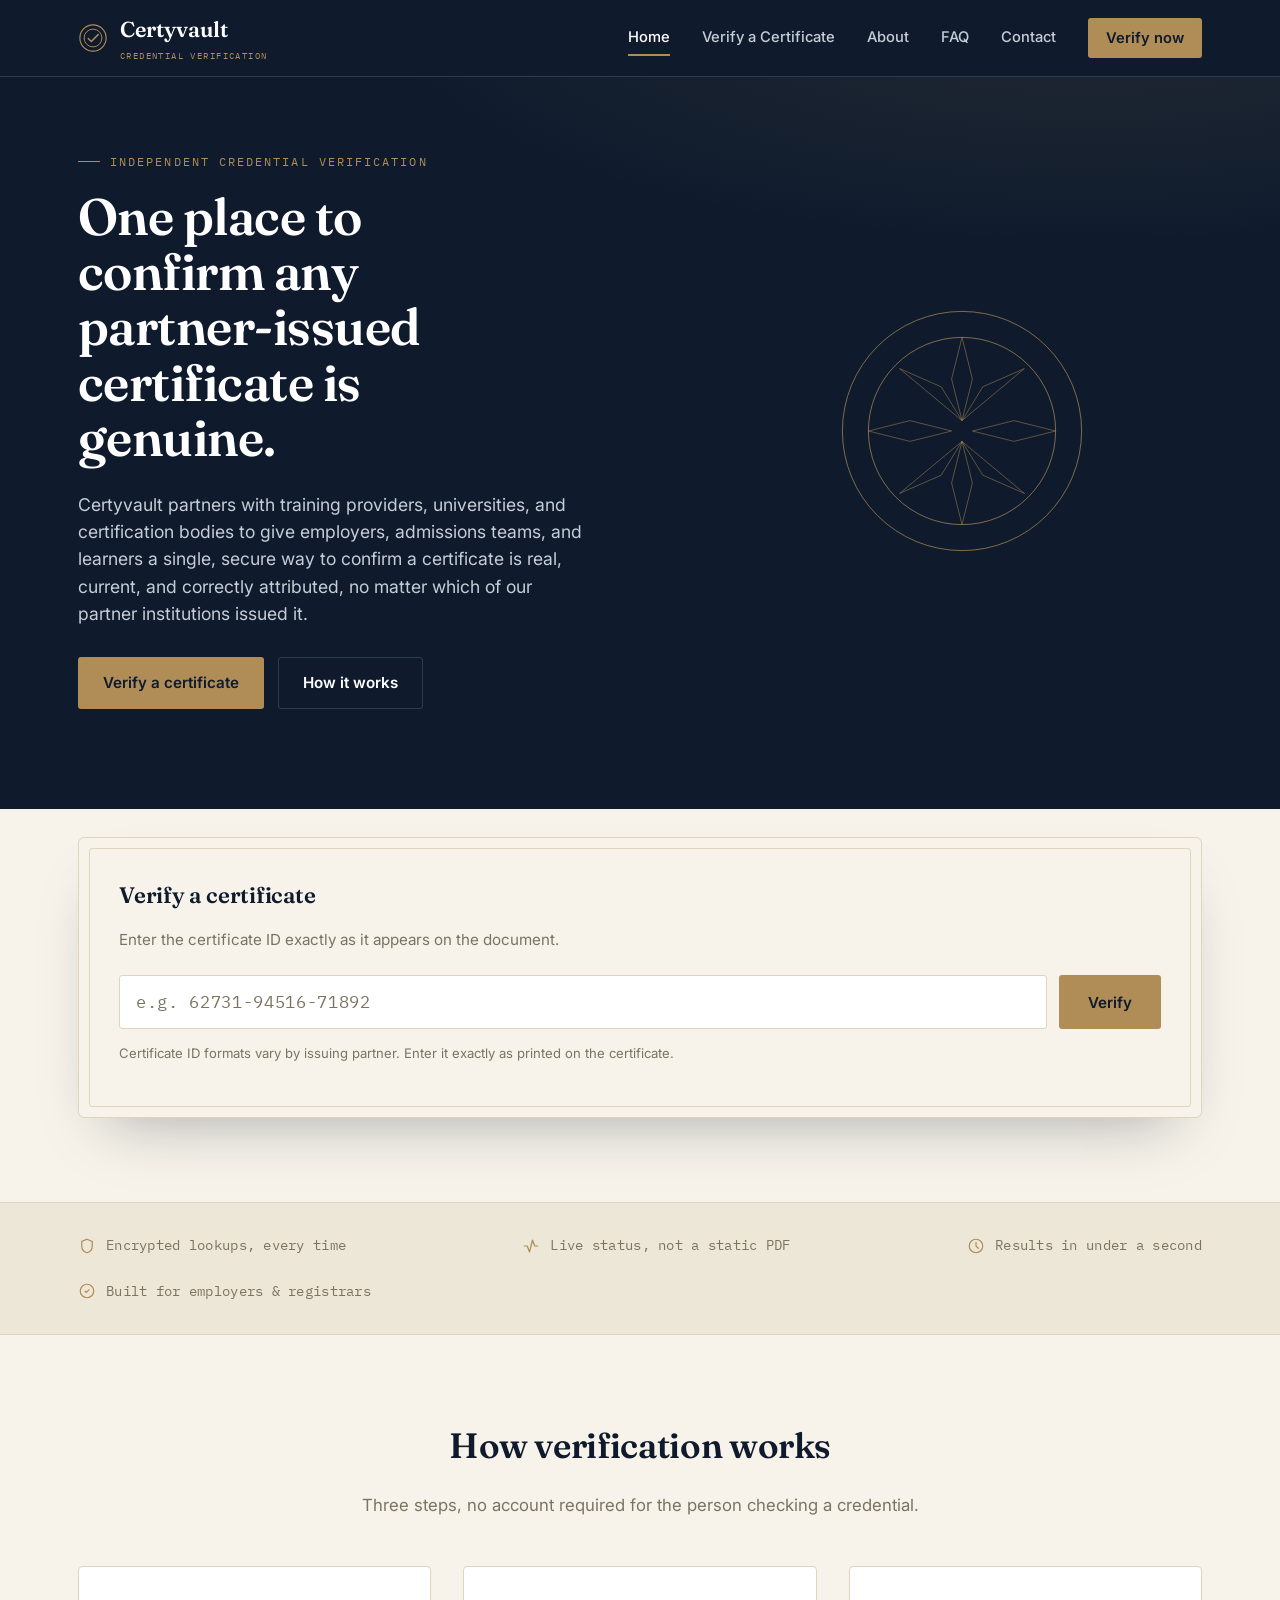
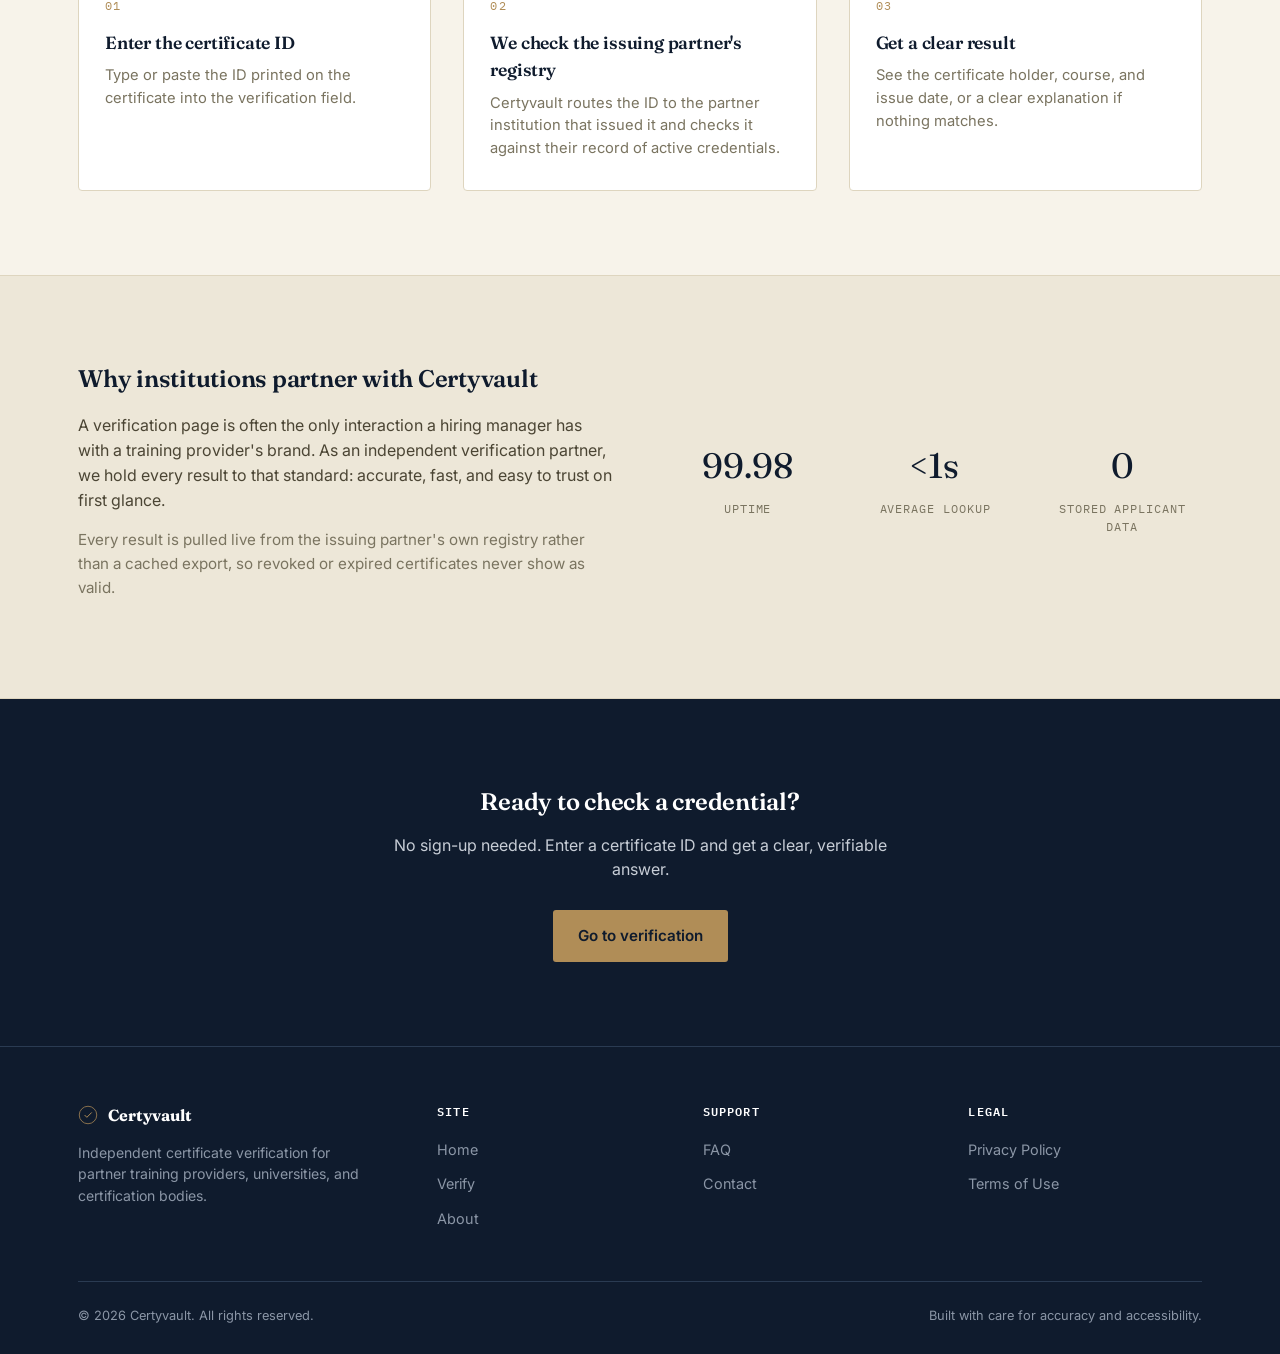
==== index.html @ d5beb7ac "Add files via upload" ====
<!DOCTYPE html>
<html lang="en">
<head>
<meta charset="UTF-8">
<meta name="viewport" content="width=device-width, initial-scale=1.0">
<title>Certyvault | Instant Credential Verification</title>
<meta name="description" content="Verify the authenticity of a certificate in seconds. Certyvault gives employers, institutions, and learners a fast, secure way to confirm credentials.">
<link rel="icon" href="favicon.ico" sizes="any">
<link rel="apple-touch-icon" href="assets/apple-touch-icon.png">
<link rel="stylesheet" href="assets/styles.css">
</head>
<body>
<a href="#main" class="skip-link">Skip to content</a>

<header class="site-header">
  <div class="wrap">
    <a href="index.html" class="brand">
      <svg class="mark" viewBox="0 0 32 32" fill="none" xmlns="http://www.w3.org/2000/svg">
        <circle cx="16" cy="16" r="14" stroke="#B08D57" stroke-width="1.2"/>
        <circle cx="16" cy="16" r="9.5" stroke="#B08D57" stroke-width="1"/>
        <path d="M11 16.5l3.2 3.2L21.5 12.4" stroke="#B08D57" stroke-width="1.6" stroke-linecap="round" stroke-linejoin="round"/>
      </svg>
      <span>Certyvault<small>Credential Verification</small></span>
    </a>
    <button class="nav-toggle" aria-label="Toggle navigation" aria-expanded="false">
      <svg width="20" height="20" viewBox="0 0 24 24" fill="none"><path d="M3 6h18M3 12h18M3 18h18" stroke="currentColor" stroke-width="2" stroke-linecap="round"/></svg>
    </button>
    <nav class="main-nav">
      <a href="index.html" aria-current="page">Home</a>
      <a href="verify.html">Verify a Certificate</a>
      <a href="about.html">About</a>
      <a href="faq.html">FAQ</a>
      <a href="contact.html">Contact</a>
      <a href="verify.html" class="nav-cta">Verify now</a>
    </nav>
  </div>
</header>

<main id="main">

  <section class="hero">
    <div class="wrap">
      <div>
        <div class="eyebrow">Independent Credential Verification</div>
        <h1>One place to confirm any partner-issued certificate is genuine.</h1>
        <p class="lede">Certyvault partners with training providers, universities, and certification bodies to give employers, admissions teams, and learners a single, secure way to confirm a certificate is real, current, and correctly attributed, no matter which of our partner institutions issued it.</p>
        <div class="hero-actions">
          <a href="verify.html" class="btn btn-primary">Verify a certificate</a>
          <a href="about.html" class="btn btn-ghost">How it works</a>
        </div>
      </div>
      <div class="hero-seal">
        <div class="seal-wrap" aria-hidden="true">
          <svg class="seal-svg" viewBox="0 0 200 200">
            <circle class="seal-ring-outer seal-draw" cx="100" cy="100" r="92"/>
            <circle class="seal-ring-inner seal-draw" cx="100" cy="100" r="72" style="animation-delay:.15s"/>
            <g class="seal-rosette">
              <path class="seal-draw" style="animation-delay:.3s" d="M100 28 L108 60 L100 92 L92 60 Z"/>
              <path class="seal-draw" style="animation-delay:.35s" d="M172 100 L140 108 L108 100 L140 92 Z"/>
              <path class="seal-draw" style="animation-delay:.4s" d="M100 172 L92 140 L100 108 L108 140 Z"/>
              <path class="seal-draw" style="animation-delay:.45s" d="M28 100 L60 92 L92 100 L60 108 Z"/>
              <path class="seal-draw" style="animation-delay:.5s" d="M148 52 L124 72 L100 92 L116 66 Z"/>
              <path class="seal-draw" style="animation-delay:.55s" d="M148 148 L124 128 L100 108 L116 134 Z"/>
              <path class="seal-draw" style="animation-delay:.6s" d="M52 148 L76 128 L100 108 L84 134 Z"/>
              <path class="seal-draw" style="animation-delay:.65s" d="M52 52 L76 72 L100 92 L84 66 Z"/>
            </g>
            <path class="seal-check" fill="none" stroke="#1F6E52" stroke-width="6" stroke-linecap="round" stroke-linejoin="round" d="M72 102 L92 122 L132 78"/>
          </svg>
        </div>
      </div>
    </div>
  </section>

  <section class="verify-section">
    <div class="wrap">
      <div class="verify-card">
        <h2>Verify a certificate</h2>
        <p class="sub">Enter the certificate ID exactly as it appears on the document.</p>
        <form id="verify-form" class="verify-form" novalidate>
          <label for="cert-id" class="visually-hidden">Certificate ID</label>
          <input type="text" id="cert-id" name="cert-id" placeholder="e.g. 62731-94516-71892" autocomplete="off" spellcheck="false">
          <button type="submit" class="btn btn-primary">Verify</button>
        </form>
        <p class="verify-hint">Certificate ID formats vary by issuing partner. Enter it exactly as printed on the certificate.</p>

        <div id="verify-loading" class="verify-result loading">
          <span class="spinner" aria-hidden="true"></span>
          <span>Checking registry records…</span>
        </div>

        <div id="verify-result" class="verify-result" role="status" aria-live="polite"></div>
      </div>
    </div>
  </section>

  <div class="trust-strip">
    <div class="wrap">
      <div class="trust-item">
        <svg viewBox="0 0 24 24" fill="none"><path d="M12 3l7 3v6c0 4.5-3 8-7 9-4-1-7-4.5-7-9V6l7-3z" stroke="currentColor" stroke-width="1.6"/></svg>
        Encrypted lookups, every time
      </div>
      <div class="trust-item">
        <svg viewBox="0 0 24 24" fill="none"><path d="M3 12h4l3 8 4-16 3 8h4" stroke="currentColor" stroke-width="1.6" stroke-linecap="round" stroke-linejoin="round"/></svg>
        Live status, not a static PDF
      </div>
      <div class="trust-item">
        <svg viewBox="0 0 24 24" fill="none"><circle cx="12" cy="12" r="9" stroke="currentColor" stroke-width="1.6"/><path d="M12 7v5l3 3" stroke="currentColor" stroke-width="1.6" stroke-linecap="round"/></svg>
        Results in under a second
      </div>
      <div class="trust-item">
        <svg viewBox="0 0 24 24" fill="none"><path d="M9 12l2 2 4-4M21 12a9 9 0 11-18 0 9 9 0 0118 0z" stroke="currentColor" stroke-width="1.6"/></svg>
        Built for employers &amp; registrars
      </div>
    </div>
  </div>

  <section>
    <div class="wrap">
      <div class="section-head">
        <h2>How verification works</h2>
        <p>Three steps, no account required for the person checking a credential.</p>
      </div>
      <div class="steps">
        <div class="step">
          <div class="num">01</div>
          <h3>Enter the certificate ID</h3>
          <p>Type or paste the ID printed on the certificate into the verification field.</p>
        </div>
        <div class="step">
          <div class="num">02</div>
          <h3>We check the issuing partner's registry</h3>
          <p>Certyvault routes the ID to the partner institution that issued it and checks it against their record of active credentials.</p>
        </div>
        <div class="step">
          <div class="num">03</div>
          <h3>Get a clear result</h3>
          <p>See the certificate holder, course, and issue date, or a clear explanation if nothing matches.</p>
        </div>
      </div>
    </div>
  </section>

  <section style="background:var(--paper-dim); border-top:1px solid var(--paper-line); border-bottom:1px solid var(--paper-line);">
    <div class="wrap">
      <div class="split">
        <div>
          <h2>Why institutions partner with Certyvault</h2>
          <p style="margin-bottom:16px;">A verification page is often the only interaction a hiring manager has with a training provider's brand. As an independent verification partner, we hold every result to that standard: accurate, fast, and easy to trust on first glance.</p>
          <p style="color:var(--slate-dim); font-size:0.95rem;">Every result is pulled live from the issuing partner's own registry rather than a cached export, so revoked or expired certificates never show as valid.</p>
        </div>
        <div class="stat-row">
          <div class="stat">99.98<span>Uptime</span></div>
          <div class="stat">&lt;1s<span>Average lookup</span></div>
          <div class="stat">0<span>Stored applicant data</span></div>
        </div>
      </div>
    </div>
  </section>

  <section class="cta-band">
    <div class="wrap">
      <h2>Ready to check a credential?</h2>
      <p>No sign-up needed. Enter a certificate ID and get a clear, verifiable answer.</p>
      <a href="verify.html" class="btn btn-primary">Go to verification</a>
    </div>
  </section>

</main>

<footer class="site-footer">
  <div class="wrap">
    <div class="footer-grid">
      <div>
        <div class="footer-brand">
          <svg class="mark" viewBox="0 0 32 32" fill="none"><circle cx="16" cy="16" r="14" stroke="#B08D57" stroke-width="1.2"/><path d="M11 16.5l3.2 3.2L21.5 12.4" stroke="#B08D57" stroke-width="1.6" stroke-linecap="round" stroke-linejoin="round"/></svg>
          <strong style="color:#fff; font-family:var(--font-display);">Certyvault</strong>
        </div>
        <p style="max-width:32ch; font-size:0.88rem; margin-top:14px;">Independent certificate verification for partner training providers, universities, and certification bodies.</p>
      </div>
      <div>
        <h4>Site</h4>
        <ul>
          <li><a href="index.html">Home</a></li>
          <li><a href="verify.html">Verify</a></li>
          <li><a href="about.html">About</a></li>
        </ul>
      </div>
      <div>
        <h4>Support</h4>
        <ul>
          <li><a href="faq.html">FAQ</a></li>
          <li><a href="contact.html">Contact</a></li>
        </ul>
      </div>
      <div>
        <h4>Legal</h4>
        <ul>
          <li><a href="privacy.html">Privacy Policy</a></li>
          <li><a href="terms.html">Terms of Use</a></li>
        </ul>
      </div>
    </div>
    <div class="footer-bottom">
      <span>© 2026 Certyvault. All rights reserved.</span>
      <span>Built with care for accuracy and accessibility.</span>
    </div>
  </div>
</footer>

<script src="assets/script.js"></script>
</body>
</html>
---- assets/styles.css ----
@import url('https://fonts.googleapis.com/css2?family=Fraunces:opsz,wght@9..144,400..700&family=Inter:wght@400;500;600;700&family=IBM+Plex+Mono:wght@400;500&display=swap');

:root{
    --ink: #0F1B2D;
  --ink-2: #16273D;
  --ink-line: #2A3B52;
  --mist: #C7CDD6;
  --mist-dim: #8B96A6;

  --paper: #F7F3EA;
  --paper-dim: #EDE7D8;
  --paper-line: #DED5BF;
  --slate: #4B4534;
  --slate-dim: #7A7460;

  --seal: #8C2F39;
  --seal-dark: #6E232B;
  --verified: #1F6E52;
  --verified-dim: #E7F1EC;
  --invalid: #8C2F39;
  --invalid-dim: #F5E9E9;
  --foil: #B08D57;

    --font-display: 'Fraunces', Georgia, serif;
  --font-body: 'Inter', -apple-system, sans-serif;
  --font-mono: 'IBM Plex Mono', ui-monospace, monospace;

    --max-w: 1180px;
  --radius: 3px;
}

*{ box-sizing: border-box; }
html{ scroll-behavior: smooth; }

body{
  margin: 0;
  font-family: var(--font-body);
  color: var(--slate);
  background: var(--paper);
  line-height: 1.55;
  -webkit-font-smoothing: antialiased;
}

h1,h2,h3,h4{
  font-family: var(--font-display);
  color: var(--ink);
  margin: 0 0 0.5em;
  font-weight: 600;
  letter-spacing: -0.01em;
}

a{ color: inherit; }
img, svg{ display:block; max-width: 100%; }

.wrap{
  max-width: var(--max-w);
  margin: 0 auto;
  padding: 0 28px;
}

a:focus-visible, button:focus-visible, input:focus-visible{
  outline: 2px solid var(--foil);
  outline-offset: 3px;
}

@media (prefers-reduced-motion: reduce){
  *{ animation-duration: 0.001ms !important; animation-iteration-count: 1 !important; transition-duration: 0.001ms !important; scroll-behavior: auto !important; }
}

.site-header{
  background: var(--ink);
  color: var(--mist);
  border-bottom: 1px solid var(--ink-line);
  position: sticky;
  top: 0;
  z-index: 40;
}
.site-header .wrap{
  display: flex;
  align-items: center;
  justify-content: space-between;
  height: 76px;
}
.brand{
  display: flex;
  align-items: center;
  gap: 12px;
  font-family: var(--font-display);
  font-size: 1.35rem;
  font-weight: 600;
  color: #fff;
  text-decoration: none;
}
.brand .mark{ width: 30px; height: 30px; flex-shrink:0; }
.brand small{
  display:block;
  font-family: var(--font-mono);
  font-size: 0.55rem;
  letter-spacing: 0.16em;
  color: var(--foil);
  font-weight: 400;
  text-transform: uppercase;
  margin-top: 2px;
}

nav.main-nav{ display: flex; gap: 32px; align-items:center; }
nav.main-nav a{
  text-decoration: none;
  color: var(--mist);
  font-size: 0.92rem;
  font-weight: 500;
  padding: 6px 0;
  border-bottom: 2px solid transparent;
  transition: color .15s, border-color .15s;
}
nav.main-nav a:hover, nav.main-nav a[aria-current="page"]{
  color: #fff;
  border-color: var(--foil);
}
.nav-cta{
  background: var(--foil);
  color: var(--ink) !important;
  padding: 9px 18px !important;
  border-radius: var(--radius);
  border: none !important;
  font-weight: 600 !important;
}
.nav-toggle{ display:none; }

@media (max-width: 760px){
  nav.main-nav{
    position: absolute;
    top: 76px; left: 0; right: 0;
    background: var(--ink);
    flex-direction: column;
    align-items: flex-start;
    padding: 8px 28px 20px;
    gap: 16px;
    border-bottom: 1px solid var(--ink-line);
    display: none;
  }
  nav.main-nav.open{ display: flex; }
  .nav-toggle{
    display: inline-flex;
    background: none;
    border: 1px solid var(--ink-line);
    color: #fff;
    width: 40px; height: 40px;
    border-radius: var(--radius);
    align-items:center;
    justify-content:center;
    cursor: pointer;
  }
}

.hero{
  background:
    radial-gradient(1200px 400px at 85% -10%, rgba(176,141,87,0.12), transparent 60%),
    var(--ink);
  color: var(--mist);
  padding: 76px 0 100px;
  position: relative;
  overflow: hidden;
}
.hero .wrap{
  display: grid;
  grid-template-columns: 1.1fr 0.9fr;
  gap: 56px;
  align-items: center;
}
.eyebrow{
  font-family: var(--font-mono);
  font-size: 0.72rem;
  letter-spacing: 0.18em;
  text-transform: uppercase;
  color: var(--foil);
  margin-bottom: 18px;
  display: flex;
  align-items: center;
  gap: 10px;
}
.eyebrow::before{
  content:'';
  width: 22px; height: 1px;
  background: var(--foil);
}
.hero h1{
  color: #fff;
  font-size: clamp(2.1rem, 4vw, 3.2rem);
  line-height: 1.08;
  max-width: 14ch;
}
.hero p.lede{
  font-size: 1.1rem;
  color: var(--mist);
  max-width: 46ch;
  margin: 20px 0 30px;
}
.hero-actions{ display: flex; gap: 14px; flex-wrap: wrap; }

.btn{
  display: inline-flex;
  align-items: center;
  gap: 8px;
  padding: 13px 24px;
  font-family: var(--font-body);
  font-weight: 600;
  font-size: 0.95rem;
  border-radius: var(--radius);
  text-decoration: none;
  cursor: pointer;
  border: 1px solid transparent;
  transition: transform .12s ease, background .15s ease, border-color .15s ease;
}
.btn:active{ transform: translateY(1px); }
.btn-primary{ background: var(--foil); color: var(--ink); }
.btn-primary:hover{ background: #c39c65; }
.btn-ghost{ color: #fff; border-color: var(--ink-line); background: transparent; }
.btn-ghost:hover{ border-color: var(--foil); color: var(--foil); }

.hero-seal{
  display: flex;
  align-items: center;
  justify-content: center;
}

.seal-wrap{ position: relative; width: 260px; height: 260px; }
.seal-svg{ width: 100%; height: 100%; }
.seal-ring-outer, .seal-ring-inner{
  fill: none;
  stroke: var(--foil);
  stroke-width: 0.6;
  opacity: 0.9;
}
.seal-rosette path{
  fill: none;
  stroke: var(--foil);
  stroke-width: 0.5;
  opacity: 0.75;
}
.seal-draw{
  stroke-dasharray: 900;
  stroke-dashoffset: 900;
  animation: seal-draw 2.2s ease-out forwards;
}
@keyframes seal-draw{ to{ stroke-dashoffset: 0; } }

.seal-center-text{
  font-family: var(--font-mono);
  font-size: 8px;
  letter-spacing: 2px;
  fill: var(--mist);
  text-transform: uppercase;
}
.seal-check{
  transform-origin: center;
  transform: scale(0);
  transition: transform .5s cubic-bezier(.34,1.56,.64,1);
}
.seal-wrap.locked .seal-check{ transform: scale(1); }
.seal-wrap.locked .seal-rosette path,
.seal-wrap.locked .seal-ring-outer,
.seal-wrap.locked .seal-ring-inner{
  stroke: var(--verified);
}

.verify-section{
  margin-top: -56px;
  position: relative;
  z-index: 10;
  padding-bottom: 84px;
}
.verify-card{
  background: var(--paper);
  border: 1px solid var(--paper-line);
  border-radius: 6px;
  box-shadow: 0 30px 60px -30px rgba(15,27,45,0.35);
  padding: 40px;
  position: relative;
}
.verify-card::before{
    content:'';
  position:absolute; inset: 10px;
  border: 1px solid var(--paper-line);
  border-radius: 3px;
  pointer-events:none;
}
.verify-card h2{
  font-size: 1.4rem;
  margin-bottom: 6px;
}
.verify-card .sub{
  color: var(--slate-dim);
  font-size: 0.95rem;
  margin-bottom: 24px;
}
.verify-form{
  display: flex;
  gap: 12px;
  flex-wrap: wrap;
}
.verify-form input[type="text"]{
  flex: 1 1 320px;
  font-family: var(--font-mono);
  font-size: 1.05rem;
  letter-spacing: 0.06em;
  padding: 15px 16px;
  border: 1.5px solid var(--paper-line);
  border-radius: var(--radius);
  background: #fff;
  color: var(--ink);
}
.verify-form input[type="text"]::placeholder{
  color: var(--slate-dim);
  letter-spacing: 0.04em;
}
.verify-form input[type="text"]:focus{
  border-color: var(--foil);
  outline: none;
}
.verify-form .btn-primary{ flex: 0 0 auto; padding: 15px 28px; }

.verify-hint{
  margin-top: 14px;
  font-size: 0.82rem;
  color: var(--slate-dim);
  display: flex;
  gap: 8px;
  align-items: center;
}
.verify-hint button{
  background:none; border:none; padding:0;
  color: var(--foil); font-weight: 600; cursor: pointer;
  font-size: 0.82rem; text-decoration: underline;
}

.verify-result{
  margin-top: 28px;
  border-radius: var(--radius);
  padding: 26px;
  display: none;
}
.verify-result.show{ display: block; animation: rise .35s ease; }
@keyframes rise{ from{ opacity:0; transform: translateY(6px);} to{opacity:1; transform:none;} }

.verify-result.loading{
  display: none;
  align-items: center;
  gap: 14px;
  background: var(--paper-dim);
  border: 1px dashed var(--paper-line);
  color: var(--slate-dim);
  font-family: var(--font-mono);
  font-size: 0.9rem;
}
.verify-result.loading.show{ display: flex; }
.spinner{
  width: 18px; height: 18px;
  border-radius: 50%;
  border: 2px solid var(--paper-line);
  border-top-color: var(--foil);
  animation: spin .7s linear infinite;
  flex-shrink: 0;
}
@keyframes spin{ to{ transform: rotate(360deg); } }

.verify-result.verified{
  background: var(--verified-dim);
  border: 1px solid #bcdccb;
}
.result-head{
  display: flex;
  align-items: center;
  gap: 12px;
  margin-bottom: 18px;
}
.result-badge{
  display: inline-flex;
  align-items:center;
  gap: 8px;
  font-family: var(--font-mono);
  font-size: 0.72rem;
  letter-spacing: 0.1em;
  text-transform: uppercase;
  padding: 6px 12px;
  border-radius: 20px;
  font-weight: 500;
}
.verified .result-badge{ background: var(--verified); color: #fff; }
.invalid .result-badge{ background: var(--invalid); color: #fff; }
.result-head h3{ margin: 0; font-size: 1.2rem; }

.result-grid{
  display: grid;
  grid-template-columns: repeat(2, 1fr);
  gap: 16px 28px;
  margin-top: 4px;
}
.result-grid div{ font-size: 0.92rem; }
.result-grid dt{
  font-family: var(--font-mono);
  font-size: 0.68rem;
  letter-spacing: 0.08em;
  text-transform: uppercase;
  color: var(--slate-dim);
  margin-bottom: 3px;
}
.result-grid dd{ margin: 0; color: var(--ink); font-weight: 500; }

.verify-result.invalid{
  background: var(--invalid-dim);
  border: 1px solid #e3c3c3;
}
.verify-result.invalid p{ margin: 0; color: var(--slate); }

.demo-note{
  margin-top: 18px;
  font-size: 0.78rem;
  color: var(--slate-dim);
  border-top: 1px solid var(--paper-line);
  padding-top: 14px;
}

section{ padding: 84px 0; }
.section-head{ max-width: 640px; margin: 0 auto 48px; text-align: center; }
.section-head h2{ font-size: clamp(1.6rem, 3vw, 2.2rem); }
.section-head p{ color: var(--slate-dim); font-size: 1.05rem; }

.trust-strip{
  background: var(--paper-dim);
  border-top: 1px solid var(--paper-line);
  border-bottom: 1px solid var(--paper-line);
  padding: 32px 0;
}
.trust-strip .wrap{
  display: flex;
  justify-content: space-between;
  flex-wrap: wrap;
  gap: 24px;
}
.trust-item{
  display: flex; align-items: center; gap: 10px;
  font-size: 0.88rem; color: var(--slate-dim);
  font-family: var(--font-mono);
  letter-spacing: 0.02em;
}
.trust-item svg{ width:18px; height:18px; flex-shrink:0; color: var(--foil); }

.steps{
  display: grid;
  grid-template-columns: repeat(3, 1fr);
  gap: 32px;
}
.step{
  background: #fff;
  border: 1px solid var(--paper-line);
  border-radius: 4px;
  padding: 30px 26px;
}
.step .num{
  font-family: var(--font-mono);
  font-size: 0.75rem;
  color: var(--foil);
  letter-spacing: 0.1em;
  margin-bottom: 14px;
}
.step h3{ font-size: 1.1rem; margin-bottom: 8px; }
.step p{ font-size: 0.92rem; color: var(--slate-dim); margin:0; }

.split{
  display: grid;
  grid-template-columns: 1fr 1fr;
  gap: 56px;
  align-items: center;
}
.split img, .split .art{ width: 100%; }

.stat-row{
  display: grid;
  grid-template-columns: repeat(3,1fr);
  gap: 28px;
  text-align: center;
}
.stat{
  font-family: var(--font-display);
  font-size: 2.2rem;
  color: var(--ink);
}
.stat span{
  display:block;
  font-family: var(--font-mono);
  font-size: 0.72rem;
  color: var(--slate-dim);
  letter-spacing: 0.08em;
  text-transform: uppercase;
  margin-top: 6px;
}

.cta-band{
  background: var(--ink);
  color: var(--mist);
  text-align: center;
}
.cta-band h2{ color: #fff; }
.cta-band p{ max-width: 50ch; margin: 0 auto 28px; color: var(--mist); }

.faq-list{ max-width: 780px; margin: 0 auto; }
.faq-item{
  border-bottom: 1px solid var(--paper-line);
}
.faq-q{
  width: 100%;
  text-align: left;
  background: none;
  border: none;
  padding: 22px 0;
  font-family: var(--font-body);
  font-weight: 600;
  font-size: 1.02rem;
  color: var(--ink);
  cursor: pointer;
  display: flex;
  justify-content: space-between;
  align-items: center;
  gap: 16px;
}
.faq-q .icon{
  flex-shrink: 0;
  width: 20px; height: 20px;
  transition: transform .2s ease;
}
.faq-item.open .faq-q .icon{ transform: rotate(45deg); }
.faq-a{
  max-height: 0;
  overflow: hidden;
  transition: max-height .25s ease;
  color: var(--slate-dim);
  font-size: 0.95rem;
}
.faq-item.open .faq-a{ max-height: 400px; }
.faq-a-inner{ padding-bottom: 22px; max-width: 68ch; }

.pillar-grid{
  display: grid;
  grid-template-columns: repeat(3, 1fr);
  gap: 28px;
}
.pillar{
  padding: 28px;
  border: 1px solid var(--paper-line);
  border-radius: 4px;
  background: #fff;
}
.pillar svg{ width: 26px; height: 26px; color: var(--seal); margin-bottom: 16px; }
.pillar h3{ font-size: 1.05rem; }
.pillar p{ font-size: 0.9rem; color: var(--slate-dim); margin:0; }

.contact-grid{
  display: grid;
  grid-template-columns: 1fr 1fr;
  gap: 56px;
}
.form-field{ margin-bottom: 20px; }
.form-field label{
  display:block;
  font-family: var(--font-mono);
  font-size: 0.72rem;
  letter-spacing: 0.08em;
  text-transform: uppercase;
  color: var(--slate-dim);
  margin-bottom: 8px;
}
.form-field input, .form-field textarea, .form-field select{
  width: 100%;
  font-family: var(--font-body);
  font-size: 0.98rem;
  padding: 13px 14px;
  border: 1.5px solid var(--paper-line);
  border-radius: var(--radius);
  background: #fff;
  color: var(--ink);
}
.form-field textarea{ resize: vertical; min-height: 120px; }
.form-field input:focus, .form-field textarea:focus, .form-field select:focus{
  border-color: var(--foil);
  outline: none;
}
.contact-info-card{
  background: var(--ink);
  color: var(--mist);
  border-radius: 6px;
  padding: 36px;
}
.contact-info-card h3{ color: #fff; font-size: 1.15rem; }
.contact-info-row{
  display: flex; gap: 14px; align-items:flex-start;
  margin-top: 22px;
  font-size: 0.92rem;
}
.contact-info-row svg{ width: 18px; height: 18px; color: var(--foil); flex-shrink: 0; margin-top: 2px; }

.form-status{
  margin-top: 12px;
  font-size: 0.88rem;
  padding: 12px 14px;
  border-radius: var(--radius);
  display: none;
}
.form-status.show{ display: block; }
.form-status.ok{ background: var(--verified-dim); color: var(--verified); }

footer.site-footer{
  background: var(--ink);
  color: var(--mist-dim);
  padding: 56px 0 28px;
  border-top: 1px solid var(--ink-line);
}
.footer-grid{
  display: grid;
  grid-template-columns: 1.4fr 1fr 1fr 1fr;
  gap: 32px;
  padding-bottom: 40px;
}
.footer-grid h4{
  color: #fff;
  font-family: var(--font-mono);
  font-size: 0.72rem;
  letter-spacing: 0.1em;
  text-transform: uppercase;
  margin-bottom: 16px;
}
.footer-grid ul{ list-style: none; padding: 0; margin: 0; }
.footer-grid li{ margin-bottom: 10px; }
.footer-grid a{ color: var(--mist-dim); text-decoration: none; font-size: 0.9rem; }
.footer-grid a:hover{ color: #fff; }
.footer-bottom{
  border-top: 1px solid var(--ink-line);
  padding-top: 24px;
  display: flex;
  justify-content: space-between;
  flex-wrap: wrap;
  gap: 12px;
  font-size: 0.8rem;
}
.footer-brand{ display:flex; align-items:center; gap:10px; }
.footer-brand .mark{ width:20px; height:20px; }

.text-center{ text-align: center; }
.mt-0{ margin-top: 0; }
.visually-hidden{
  position: absolute; width:1px; height:1px; overflow:hidden;
  clip: rect(0,0,0,0); white-space: nowrap;
}
.skip-link{
  position: absolute; left: -9999px; top: 0;
  background: var(--foil); color: var(--ink);
  padding: 10px 16px; z-index: 100; border-radius: 0 0 4px 0;
  font-weight: 600; text-decoration: none;
}
.skip-link:focus{ left: 0; }

@media (max-width: 900px){
  .hero .wrap{ grid-template-columns: 1fr; }
  .hero-seal{ order: -1; }
  .seal-wrap{ width: 180px; height: 180px; }
  .steps, .pillar-grid, .stat-row{ grid-template-columns: 1fr; }
  .split{ grid-template-columns: 1fr; }
  .footer-grid{ grid-template-columns: 1fr 1fr; }
  .result-grid{ grid-template-columns: 1fr; }
  .contact-grid{ grid-template-columns: 1fr; }
}
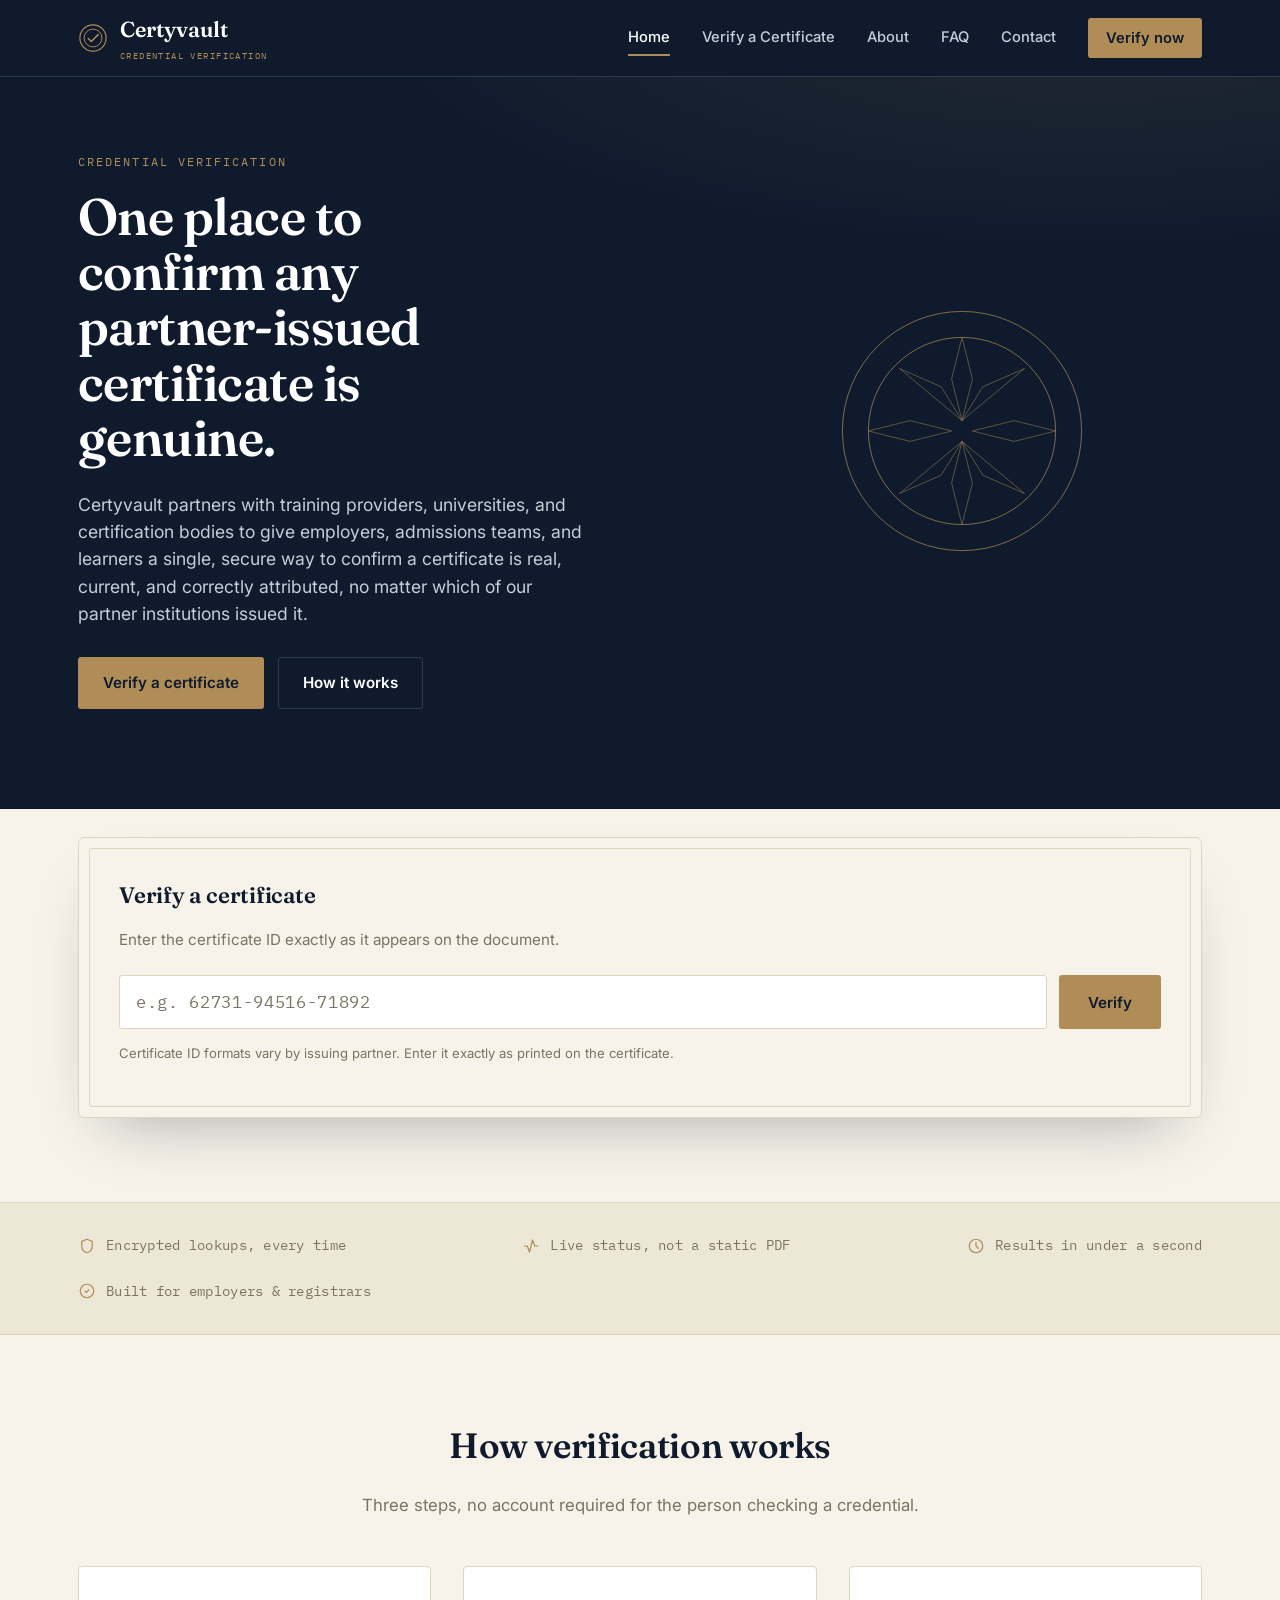
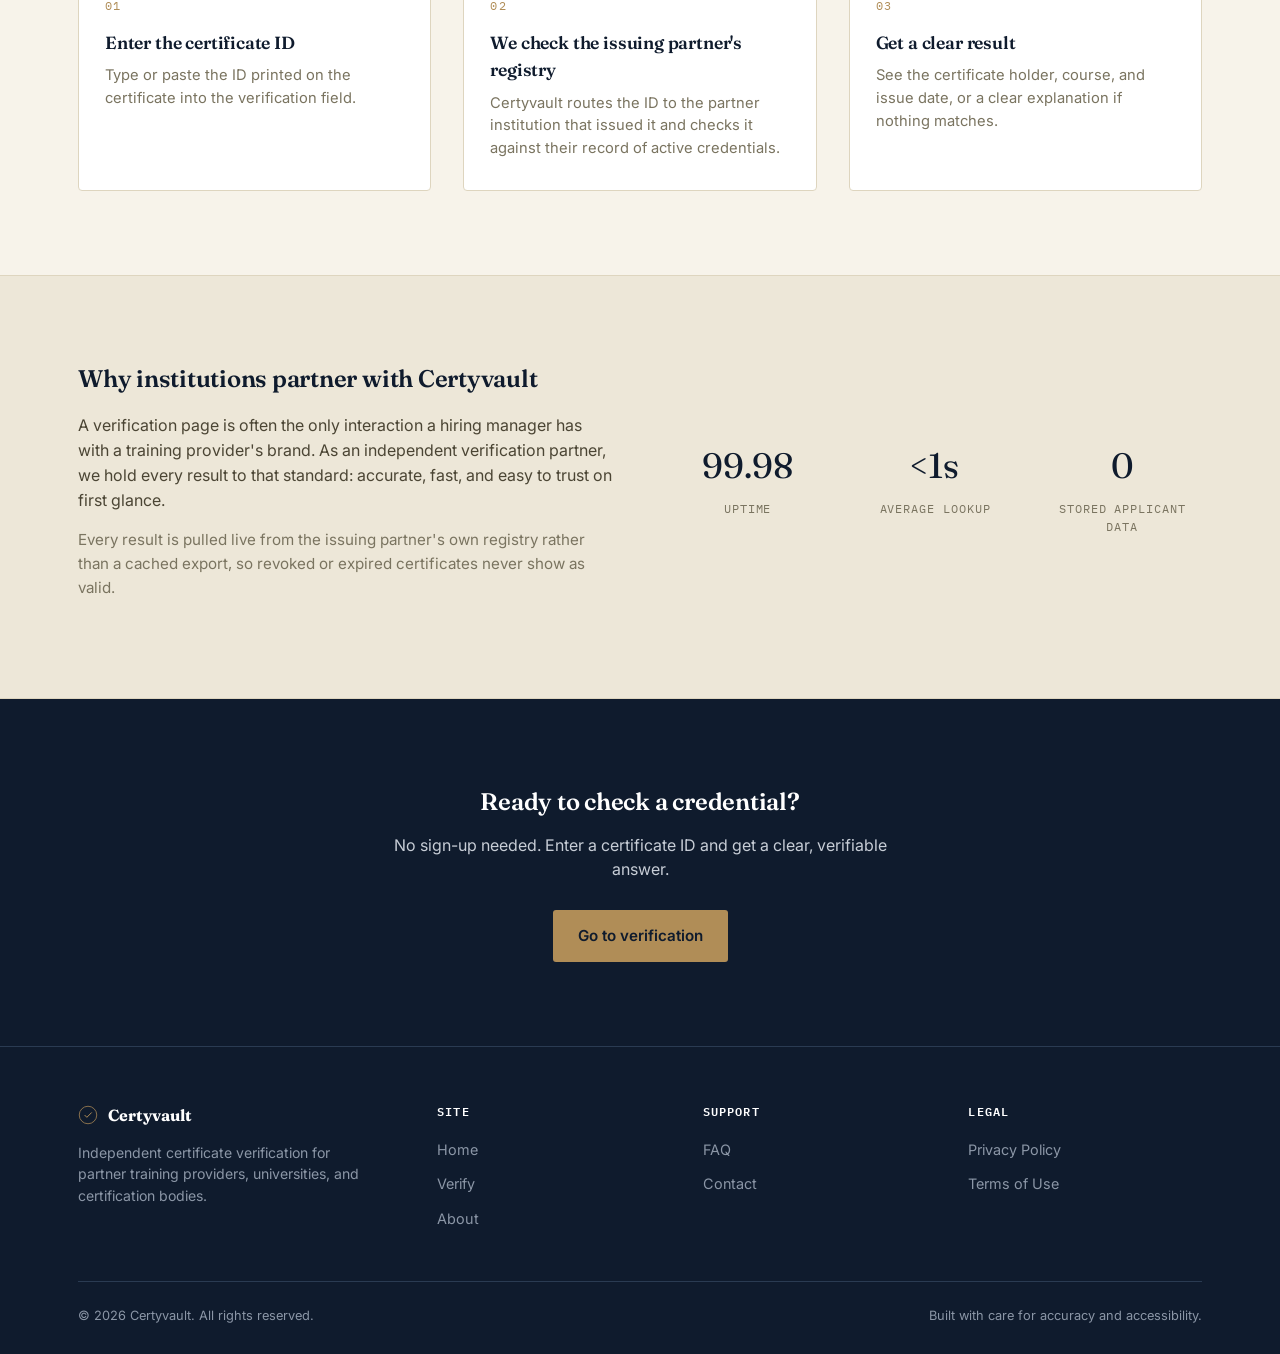
==== commit ab90460a: "Update eyebrow text in hero section" ====
--- a/index.html
+++ b/index.html
@@ -41,7 +41,7 @@
   <section class="hero">
     <div class="wrap">
       <div>
-        <div class="eyebrow">Independent Credential Verification</div>
+        <div class="eyebrow">Credential Verification</div>
         <h1>One place to confirm any partner-issued certificate is genuine.</h1>
         <p class="lede">Certyvault partners with training providers, universities, and certification bodies to give employers, admissions teams, and learners a single, secure way to confirm a certificate is real, current, and correctly attributed, no matter which of our partner institutions issued it.</p>
         <div class="hero-actions">
--- a/assets/styles.css
+++ b/assets/styles.css
@@ -179,11 +179,7 @@
   align-items: center;
   gap: 10px;
 }
-.eyebrow::before{
-  content:'';
-  width: 22px; height: 1px;
-  background: var(--foil);
-}
+
 .hero h1{
   color: #fff;
   font-size: clamp(2.1rem, 4vw, 3.2rem);
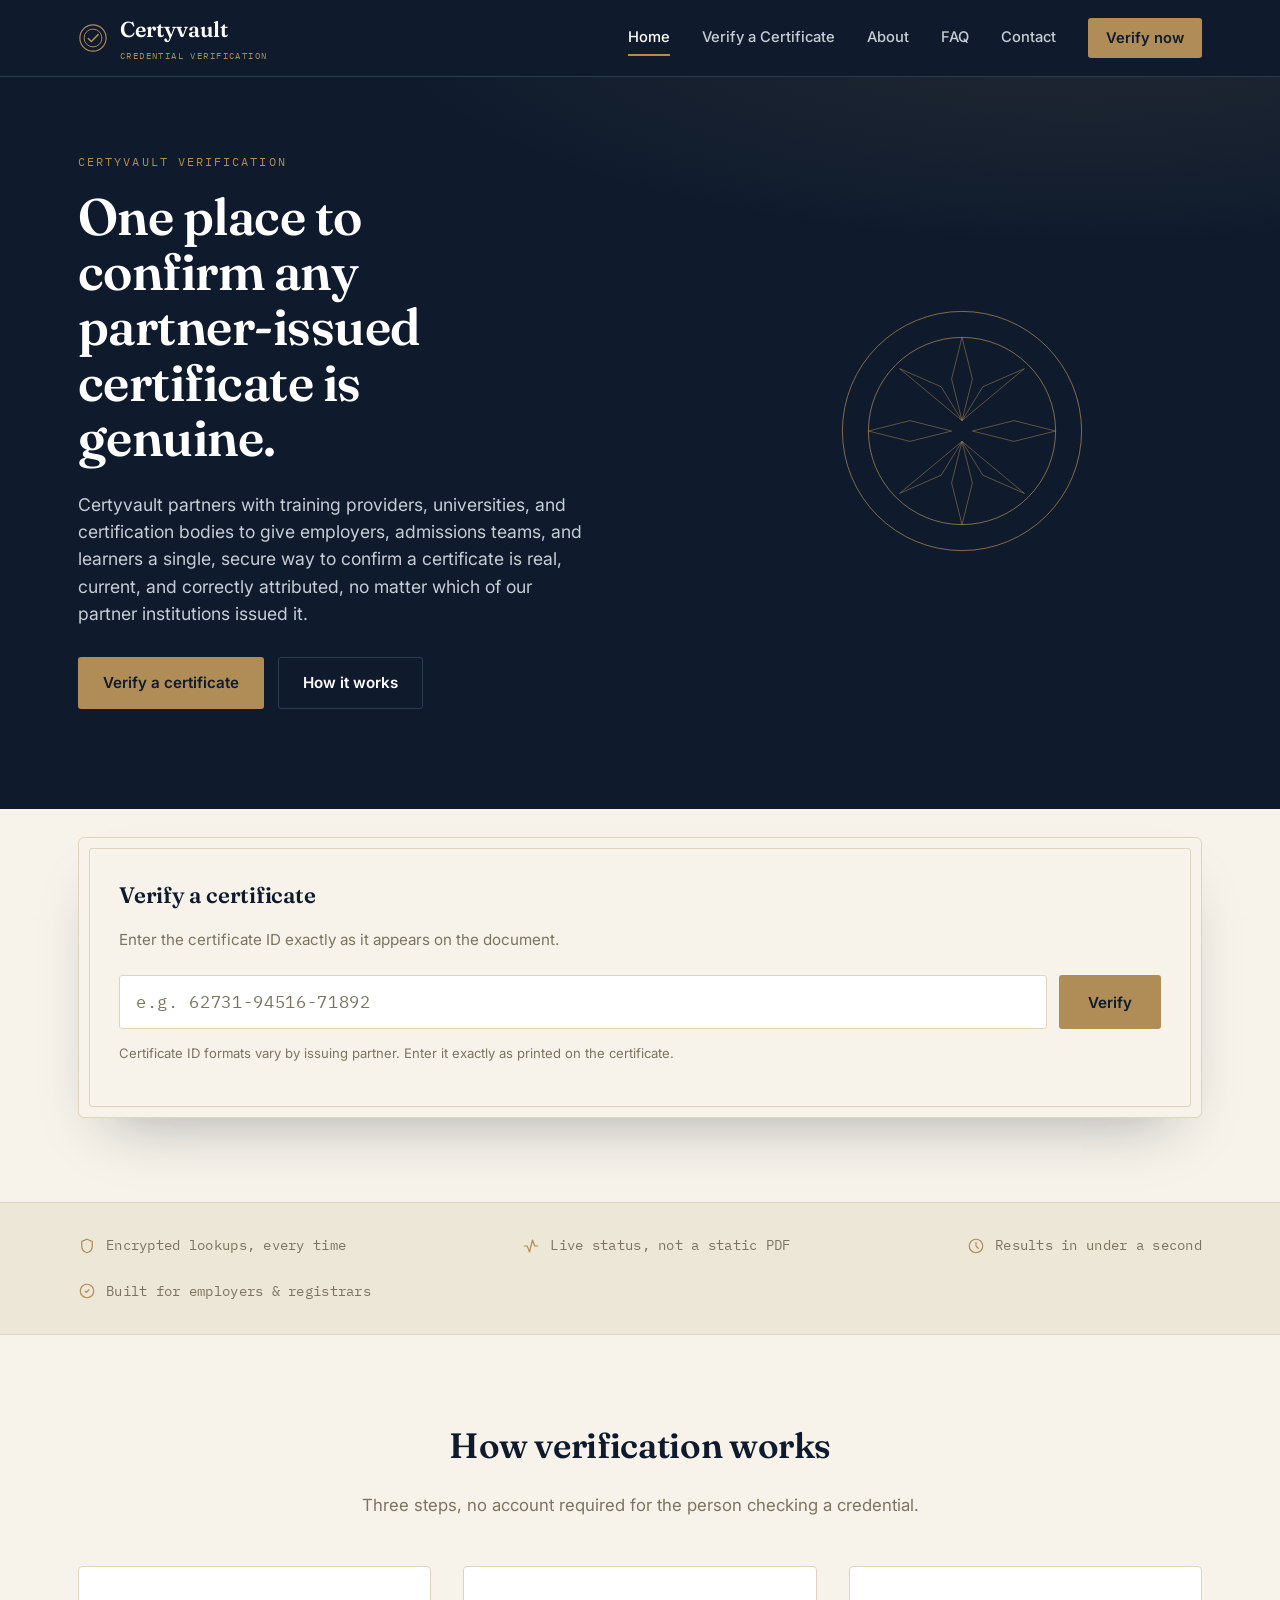
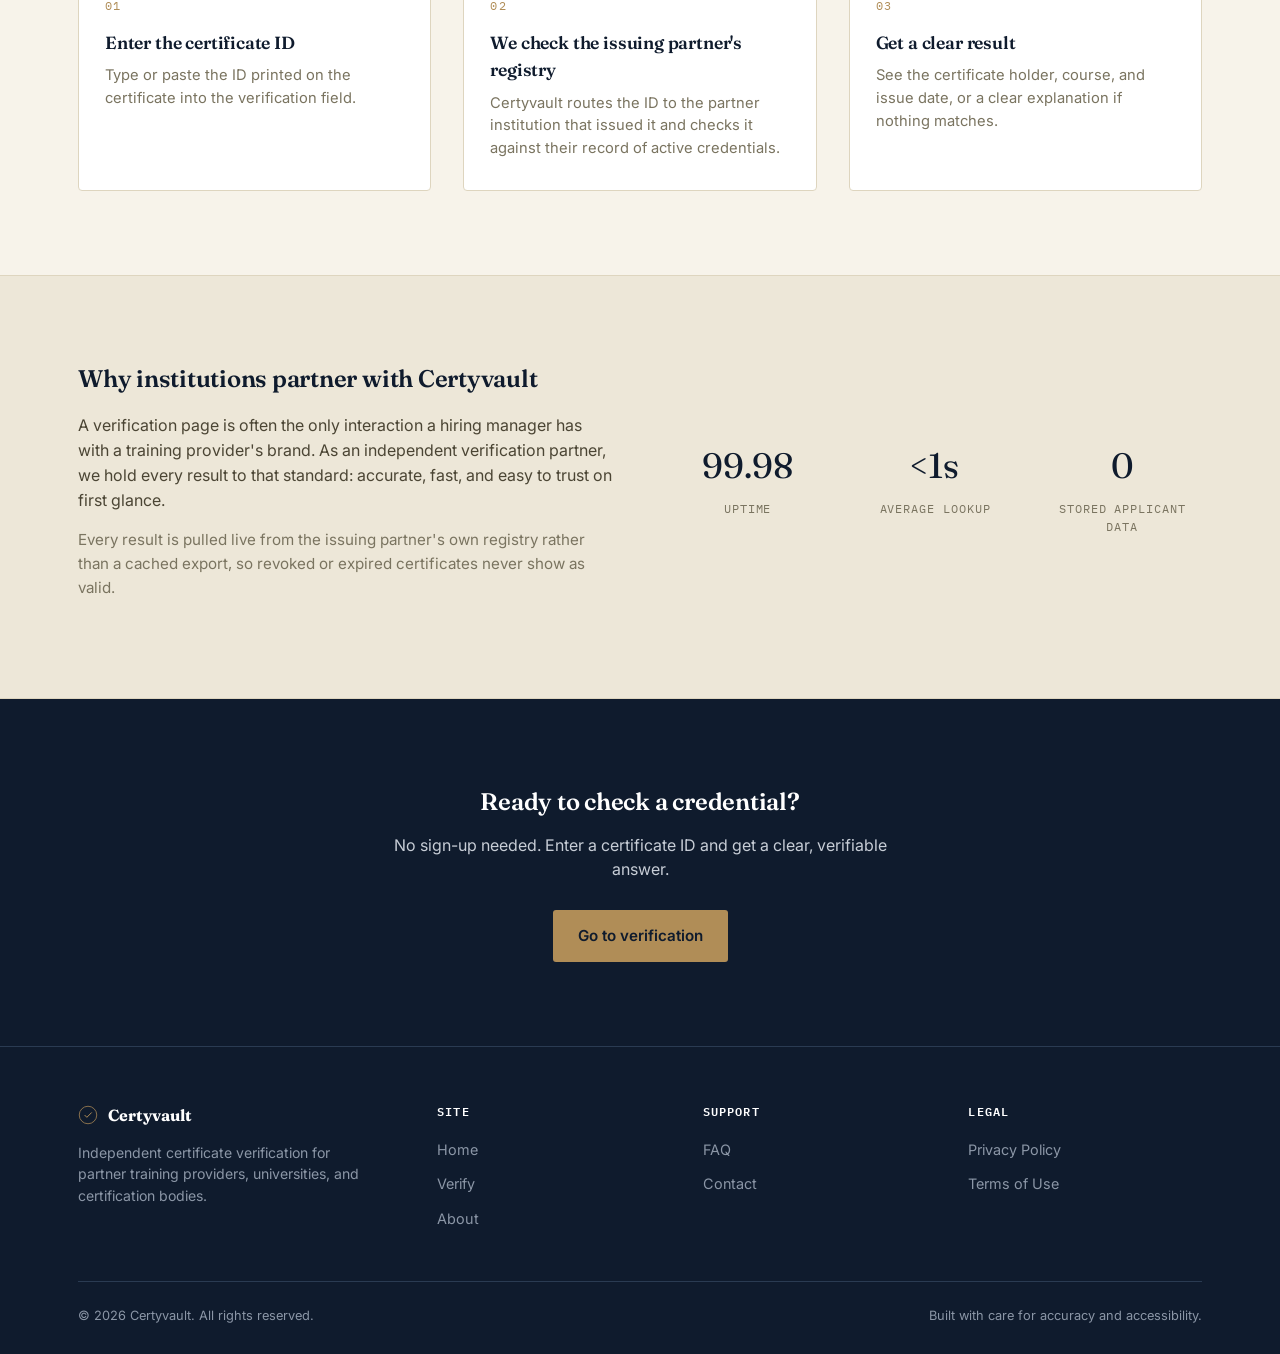
==== commit 8a899d77: "Change 'Credential Verification' to 'CertyVault Verification'" ====
--- a/index.html
+++ b/index.html
@@ -41,7 +41,7 @@
   <section class="hero">
     <div class="wrap">
       <div>
-        <div class="eyebrow">Credential Verification</div>
+        <div class="eyebrow">CertyVault Verification</div>
         <h1>One place to confirm any partner-issued certificate is genuine.</h1>
         <p class="lede">Certyvault partners with training providers, universities, and certification bodies to give employers, admissions teams, and learners a single, secure way to confirm a certificate is real, current, and correctly attributed, no matter which of our partner institutions issued it.</p>
         <div class="hero-actions">
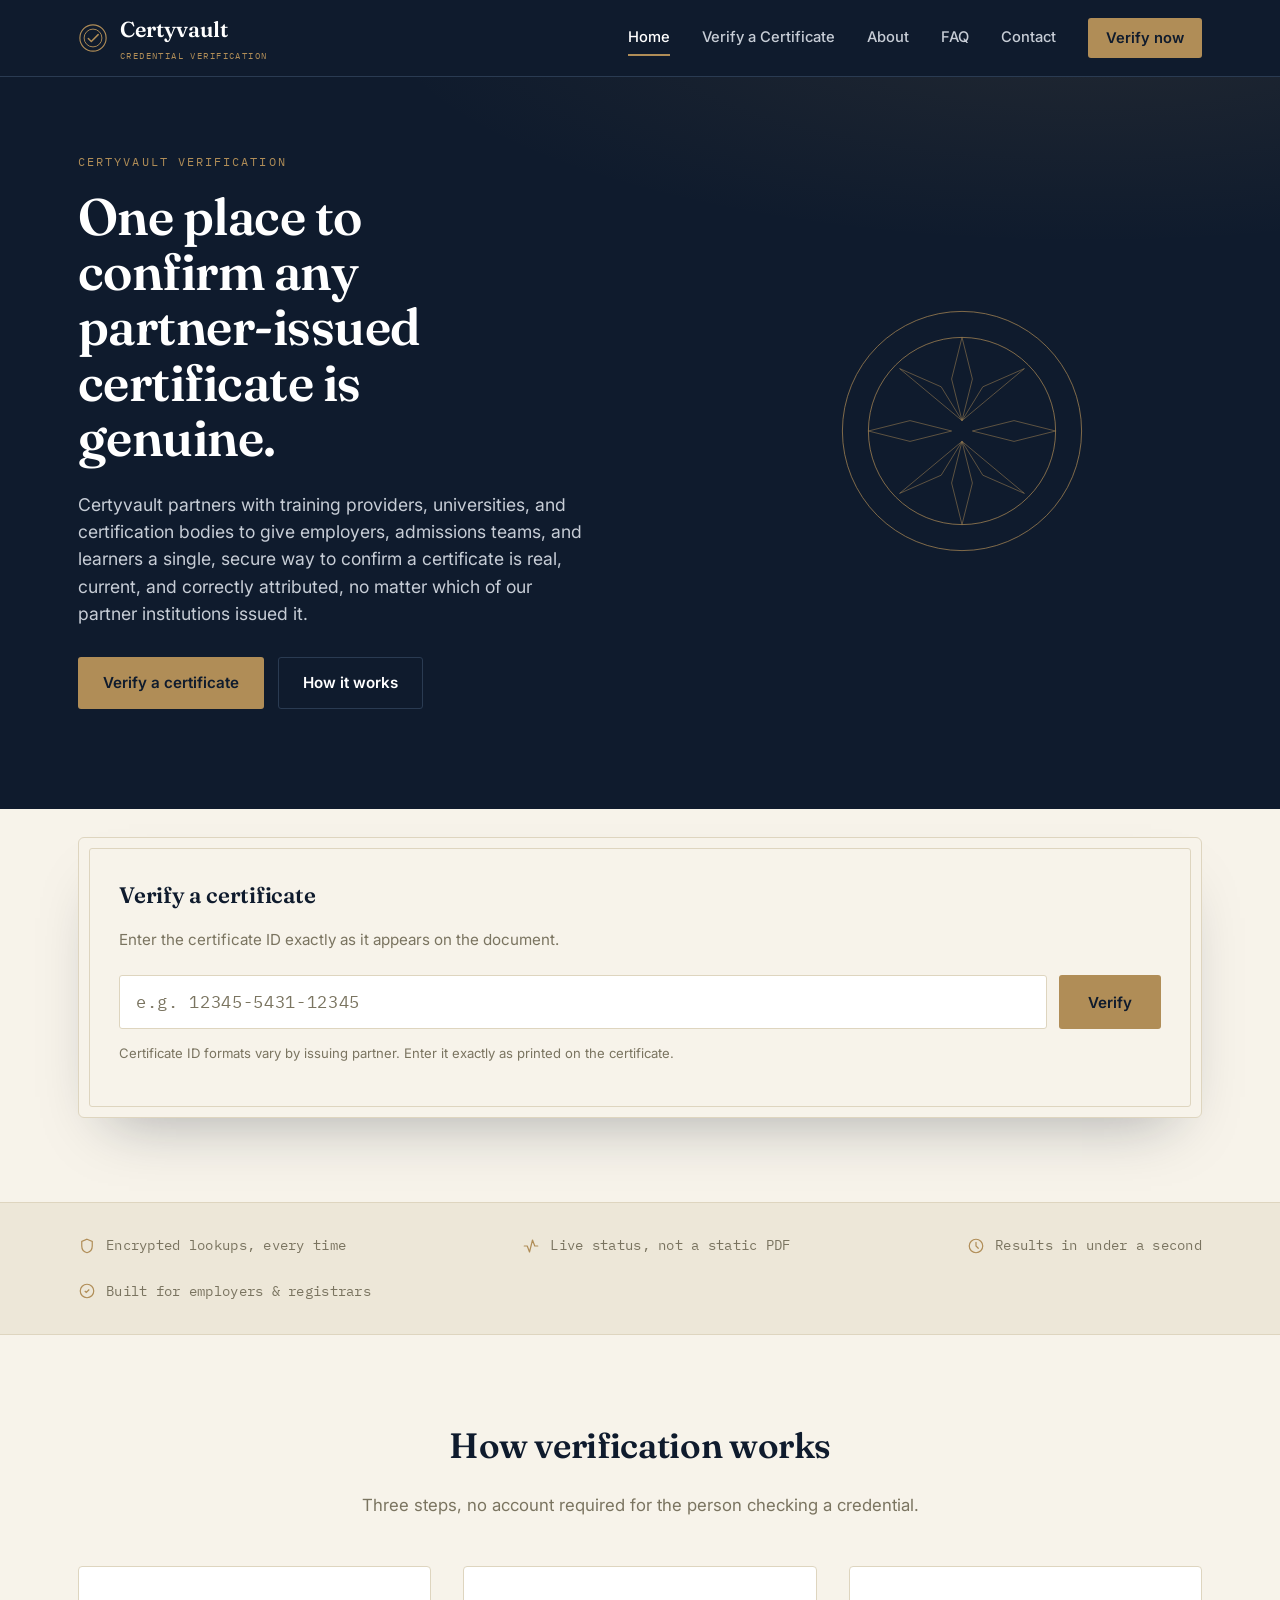
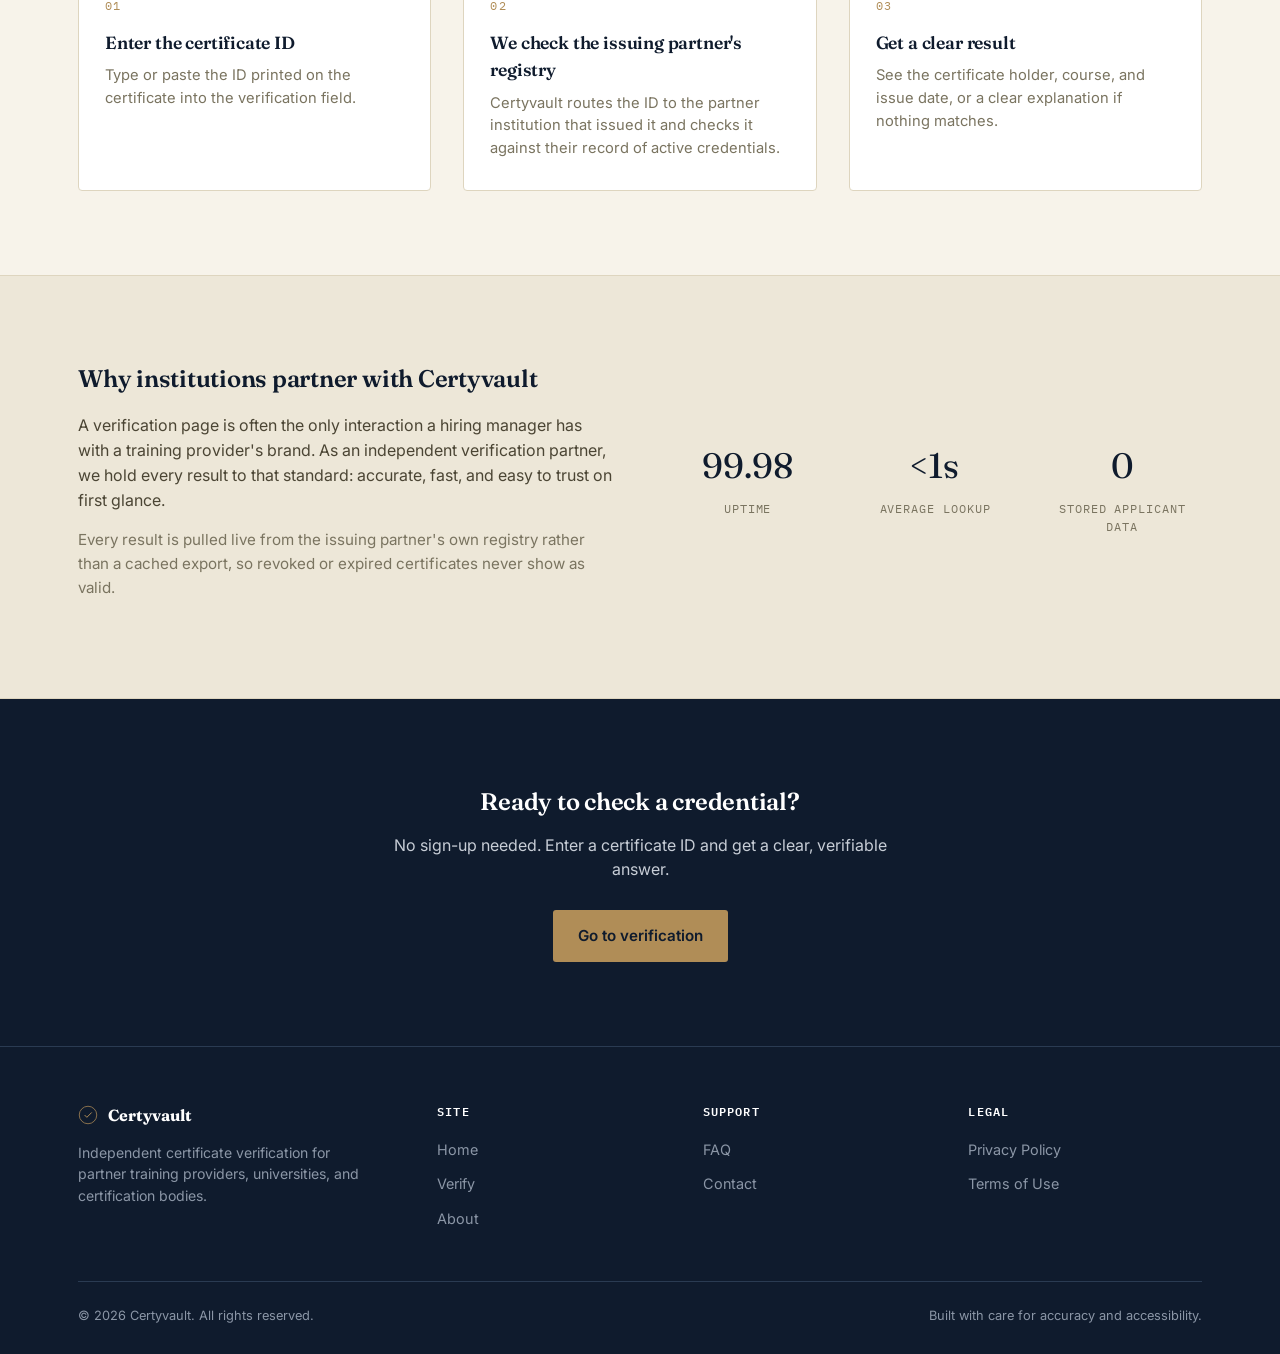
==== commit 0666d7c2: "Update placeholder for certificate ID input field" ====
--- a/index.html
+++ b/index.html
@@ -78,7 +78,7 @@
         <p class="sub">Enter the certificate ID exactly as it appears on the document.</p>
         <form id="verify-form" class="verify-form" novalidate>
           <label for="cert-id" class="visually-hidden">Certificate ID</label>
-          <input type="text" id="cert-id" name="cert-id" placeholder="e.g. 62731-94516-71892" autocomplete="off" spellcheck="false">
+          <input type="text" id="cert-id" name="cert-id" placeholder="e.g. 12345-5431-12345" autocomplete="off" spellcheck="false">
           <button type="submit" class="btn btn-primary">Verify</button>
         </form>
         <p class="verify-hint">Certificate ID formats vary by issuing partner. Enter it exactly as printed on the certificate.</p>
--- a/assets/styles.css
+++ b/assets/styles.css
@@ -581,6 +581,16 @@
   border-color: var(--foil);
   outline: none;
 }
+.form-field.field-error input, .form-field.field-error textarea, .form-field.field-error select{
+  border-color: var(--invalid);
+}
+.form-field-msg{
+  display: none;
+  margin-top: 6px;
+  font-size: 0.82rem;
+  color: var(--invalid);
+}
+.form-field.field-error .form-field-msg{ display: block; }
 .contact-info-card{
   background: var(--ink);
   color: var(--mist);
@@ -604,6 +614,7 @@
 }
 .form-status.show{ display: block; }
 .form-status.ok{ background: var(--verified-dim); color: var(--verified); }
+.form-status.error{ background: var(--invalid-dim); color: var(--invalid); }
 
 footer.site-footer{
   background: var(--ink);
